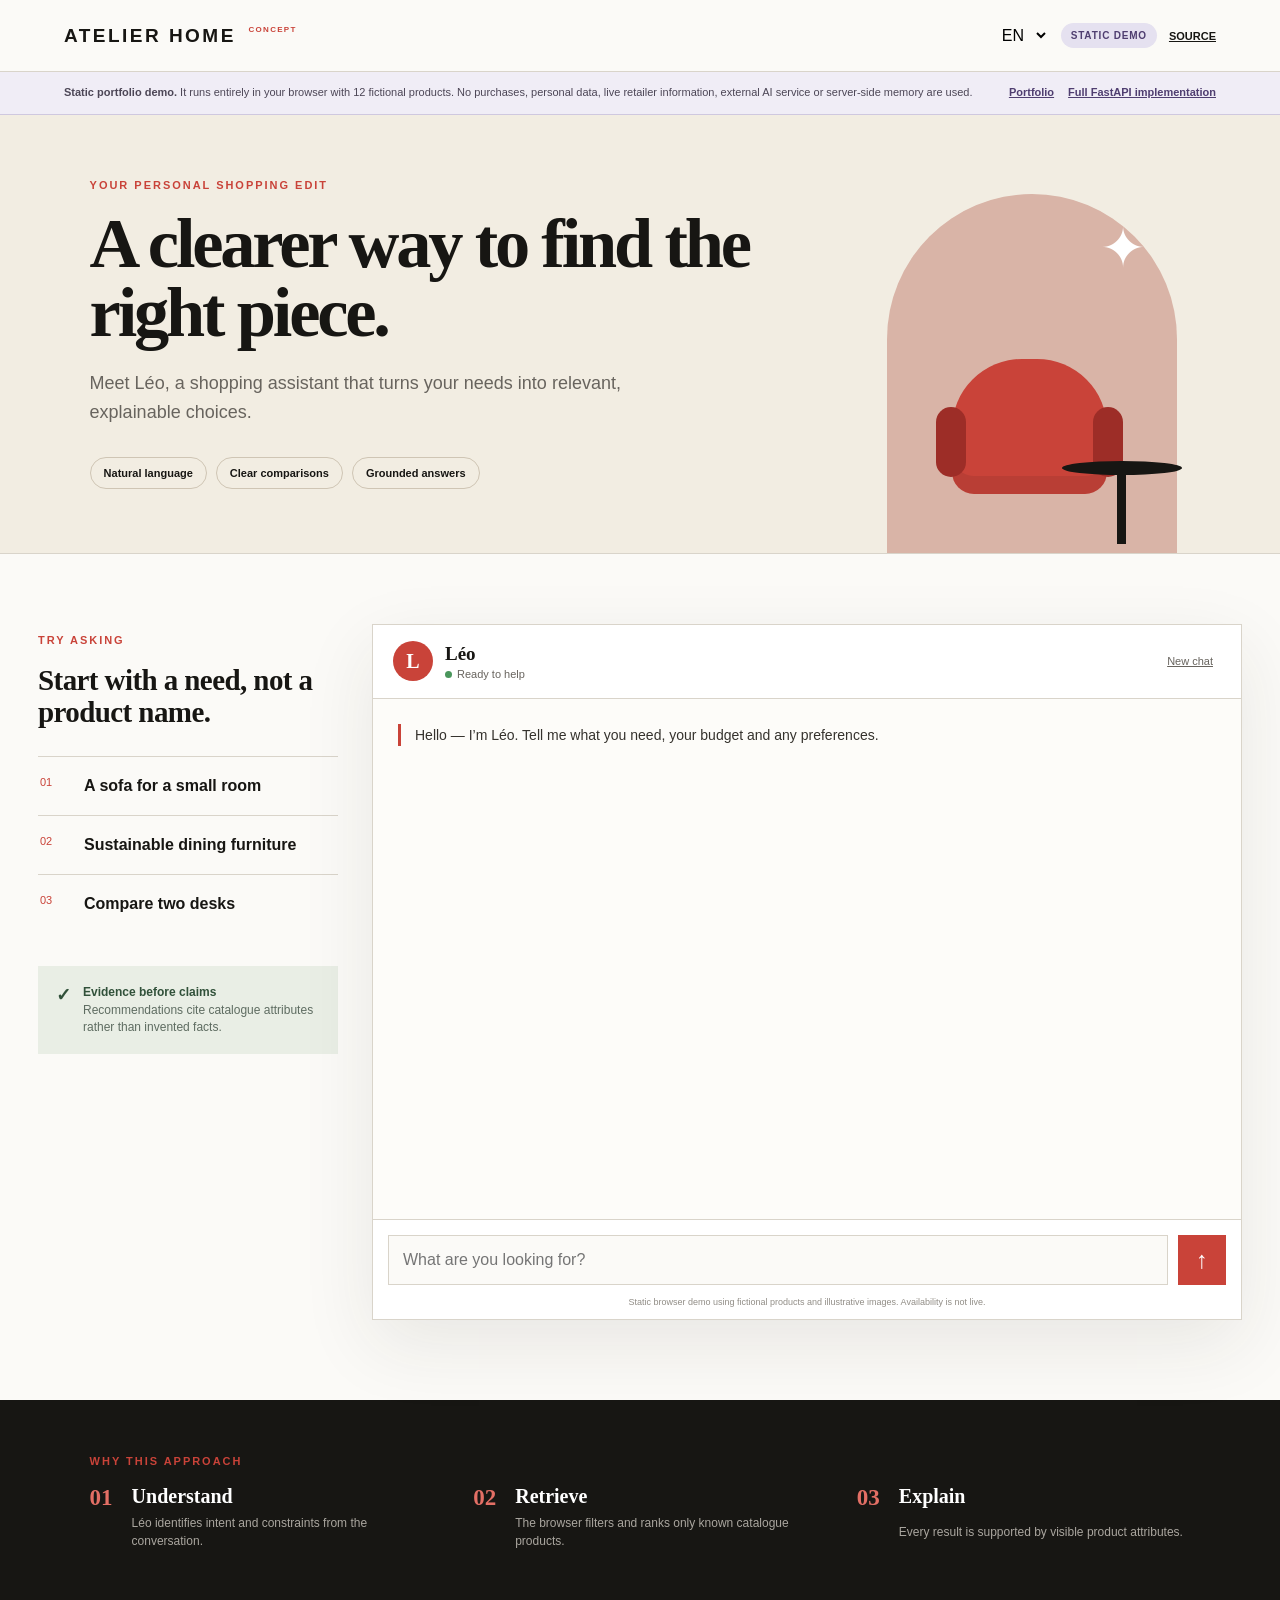
==== site/ai-shopping-assistant/index.html @ a469409c "Add GBD project and portfolio demos" ====
<!doctype html>
<html lang="en">
<head>
  <meta charset="utf-8">
  <meta name="viewport" content="width=device-width, initial-scale=1">
  <meta name="description" content="Static portfolio demo of Léo, an AI shopping assistant prototype for fictional home and furniture products.">
  <title>Léo — Static Shopping Assistant Demo</title>
  <link rel="icon" href="./assets/favicon.svg" type="image/svg+xml">
  <link rel="stylesheet" href="./assets/css/styles.css">
</head>
<body data-initial-mode="static">
  <header class="site-header">
    <a class="wordmark" href="../" aria-label="Return to portfolio">ATELIER HOME <small>CONCEPT</small></a>
    <nav class="header-actions" aria-label="Application controls">
      <label class="language-control">
        <span class="visually-hidden">Language</span>
        <select id="language-select" aria-label="Language">
          <option value="en">EN</option>
          <option value="fr">FR</option>
          <option value="pt">PT</option>
        </select>
      </label>
      <span id="mode-badge" class="mode-badge">STATIC DEMO</span>
      <a class="api-link" href="https://github.com/antonioRnavalhas/projects/tree/main/AI-Shopping-Assistant" target="_blank" rel="noreferrer">SOURCE</a>
    </nav>
  </header>

  <aside class="portfolio-notice" role="note">
    <p><strong>Static portfolio demo.</strong> It runs entirely in your browser with 12 fictional products. No purchases, personal data, live retailer information, external AI service or server-side memory are used.</p>
    <div>
      <a href="../">Portfolio</a>
      <a href="https://github.com/antonioRnavalhas/projects/tree/main/AI-Shopping-Assistant">Full FastAPI implementation</a>
    </div>
  </aside>

  <main>
    <section class="hero">
      <div class="hero-copy">
        <p class="kicker" data-i18n="kicker">YOUR PERSONAL SHOPPING EDIT</p>
        <h1 data-i18n="heroTitle">A clearer way to find the right piece.</h1>
        <p class="hero-intro" data-i18n="heroIntro">Meet Léo, a shopping assistant that turns your needs into relevant, explainable choices.</p>
        <div class="hero-proof" aria-label="Prototype capabilities">
          <span data-i18n="proof1">Natural language</span>
          <span data-i18n="proof2">Clear comparisons</span>
          <span data-i18n="proof3">Grounded answers</span>
        </div>
      </div>
      <div class="hero-scene" aria-hidden="true">
        <div class="hero-arch"></div>
        <div class="hero-chair"></div>
        <div class="hero-table"></div>
        <span class="hero-spark">✦</span>
      </div>
    </section>

    <section class="assistant-layout" aria-labelledby="assistant-title">
      <aside class="prompt-panel">
        <p class="kicker" data-i18n="tryAsking">TRY ASKING</p>
        <h2 data-i18n="promptHeading">Start with a need, not a product name.</h2>
        <button class="starter" data-prompt-en="I need a compact sofa under €1,000" data-prompt-fr="Je cherche un canapé compact à moins de 1 000 €" data-prompt-pt="Procuro um sofá compacto abaixo de 1 000 €">
          <span>01</span><span data-i18n="starter1">A sofa for a small room</span>
        </button>
        <button class="starter" data-prompt-en="Show me sustainable dining furniture" data-prompt-fr="Montrez-moi du mobilier de salle à manger durable" data-prompt-pt="Mostre-me mobiliário de jantar sustentável">
          <span>02</span><span data-i18n="starter2">Sustainable dining furniture</span>
        </button>
        <button class="starter" data-prompt-en="Compare the Nordic desk and the Forge desk" data-prompt-fr="Comparez le bureau Nordic et le bureau Forge" data-prompt-pt="Compare a secretária Nordic e a secretária Forge">
          <span>03</span><span data-i18n="starter3">Compare two desks</span>
        </button>
        <div class="principle">
          <b>✓</b>
          <p><strong data-i18n="principleTitle">Evidence before claims</strong><br><span data-i18n="principleBody">Recommendations cite catalogue attributes rather than invented facts.</span></p>
        </div>
      </aside>

      <section class="chat-card">
        <header class="chat-header">
          <div class="avatar" aria-hidden="true">L</div>
          <div>
            <h2 id="assistant-title">Léo</h2>
            <p><i></i><span data-i18n="ready">Ready to help</span></p>
          </div>
          <button id="new-chat" class="quiet-button" type="button" data-i18n="newChat">New chat</button>
        </header>

        <div id="messages" class="messages" aria-live="polite" aria-label="Conversation"></div>

        <div id="compare-tray" class="compare-tray" hidden>
          <span><b id="selected-count">0</b> <span data-i18n="selected">selected</span></span>
          <button id="compare-selected" type="button" data-i18n="compare">Compare</button>
        </div>

        <form id="chat-form" class="composer">
          <label class="visually-hidden" for="chat-input">Message Léo</label>
          <textarea id="chat-input" rows="1" maxlength="1000" data-i18n-placeholder="placeholder" placeholder="What are you looking for?"></textarea>
          <button id="send-button" type="submit" aria-label="Send message">↑</button>
        </form>
        <p class="prototype-note" data-i18n="prototypeNote">Static browser demo using fictional products and illustrative images. Availability is not live.</p>
      </section>
    </section>

    <section class="how-it-works">
      <p class="kicker" data-i18n="howKicker">WHY THIS APPROACH</p>
      <div class="steps">
        <article><span>01</span><h3 data-i18n="step1Title">Understand</h3><p data-i18n="step1Body">Léo identifies intent and constraints from the conversation.</p></article>
        <article><span>02</span><h3 data-i18n="step2Title">Retrieve</h3><p data-i18n="step2Body">The browser filters and ranks only known catalogue products.</p></article>
        <article><span>03</span><h3 data-i18n="step3Title">Explain</h3><p data-i18n="step3Body">Every result is supported by visible product attributes.</p></article>
      </div>
    </section>
  </main>

  <dialog id="product-dialog" class="product-dialog">
    <button id="close-dialog" class="dialog-close" aria-label="Close">×</button>
    <div id="dialog-content"></div>
  </dialog>

  <script>
    window.APP_CONFIG = { initialMode: "static" };
  </script>
  <script src="./assets/js/demo.js"></script>
</body>
</html>
---- site/ai-shopping-assistant/assets/css/styles.css ----
:root {
  --ink: #171613;
  --muted: #68645e;
  --paper: #fbfaf7;
  --cream: #f2ede2;
  --red: #c94339;
  --red-dark: #9d2d27;
  --sage: #d5ddce;
  --line: #d9d4ca;
  --white: #fff;
  --shadow: 0 24px 70px rgba(49, 39, 28, .09);
}

* { box-sizing: border-box; }
html { scroll-behavior: smooth; }
body { margin: 0; background: var(--paper); color: var(--ink); font-family: Arial, Helvetica, sans-serif; }
button, textarea, select { font: inherit; }
button, select { cursor: pointer; }
button:focus-visible, textarea:focus-visible, select:focus-visible, a:focus-visible { outline: 3px solid rgba(201,67,57,.35); outline-offset: 3px; }
.visually-hidden { position: absolute; width: 1px; height: 1px; padding: 0; margin: -1px; overflow: hidden; clip: rect(0,0,0,0); white-space: nowrap; border: 0; }

.site-header { height: 72px; padding: 0 clamp(18px,5vw,72px); display: flex; justify-content: space-between; align-items: center; border-bottom: 1px solid var(--line); background: var(--paper); }
.wordmark { color: var(--ink); text-decoration: none; font-size: 19px; font-weight: 800; letter-spacing: .13em; }
.wordmark small { margin-left: 5px; color: var(--red); font-size: 8px; letter-spacing: .16em; vertical-align: top; }
.header-actions { display: flex; align-items: center; gap: 12px; }
.language-control select { border: 0; background: transparent; padding: 8px; }
.mode-badge { padding: 7px 10px; border-radius: 30px; background: #e7e5df; color: #57534d; font-size: 10px; font-weight: 800; letter-spacing: .08em; }
.mode-badge.ai { background: #dcebdc; color: #315d3b; }
.mode-badge.static { background: #e5e1f0; color: #4f3e70; }
.api-link { color: var(--ink); font-size: 11px; font-weight: 700; text-decoration: underline; }

.portfolio-notice { padding: 13px clamp(18px,5vw,72px); display: flex; align-items: center; justify-content: space-between; gap: 22px; border-bottom: 1px solid #cfc8df; background: #f0edf6; color: #4c4656; font-size: 11px; line-height: 1.45; }
.portfolio-notice p { margin: 0; }
.portfolio-notice div { display: flex; flex: 0 0 auto; gap: 14px; }
.portfolio-notice a { color: #4f3e70; font-weight: 800; }

.hero { position: relative; min-height: 390px; padding: 64px clamp(24px,7vw,110px); display: grid; grid-template-columns: 1.2fr .8fr; overflow: hidden; background: var(--cream); border-bottom: 1px solid var(--line); }
.hero-copy { position: relative; z-index: 2; max-width: 740px; }
.kicker { margin: 0 0 18px; color: var(--red); font-size: 11px; font-weight: 800; letter-spacing: .18em; }
h1, h2, h3, p { margin-top: 0; }
h1 { max-width: 720px; margin-bottom: 22px; font: 700 clamp(42px,5.5vw,76px)/.98 Georgia, "Times New Roman", serif; letter-spacing: -.045em; }
.hero-intro { max-width: 600px; color: var(--muted); font-size: 18px; line-height: 1.6; }
.hero-proof { display: flex; flex-wrap: wrap; gap: 9px; margin-top: 30px; }
.hero-proof span { padding: 9px 13px; border: 1px solid #cfc5b4; border-radius: 30px; font-size: 11px; font-weight: 700; }
.hero-scene { position: relative; min-height: 260px; }
.hero-arch { position: absolute; right: 3%; bottom: -65px; width: 290px; height: 360px; border-radius: 160px 160px 0 0; background: #d9b4a7; }
.hero-chair { position: absolute; z-index: 2; right: 19%; bottom: -5px; width: 155px; height: 135px; border-radius: 70px 70px 22px 22px; background: var(--red); box-shadow: inset 0 -18px rgba(0,0,0,.08); }
.hero-chair::before { content: ""; position: absolute; left: -16px; top: 48px; width: 30px; height: 70px; border-radius: 18px; background: var(--red-dark); }
.hero-chair::after { content: ""; position: absolute; right: -16px; top: 48px; width: 30px; height: 70px; border-radius: 18px; background: var(--red-dark); }
.hero-table { position: absolute; z-index: 3; right: 2%; bottom: 14px; width: 120px; height: 14px; border-radius: 50%; background: var(--ink); }
.hero-table::after { content: ""; position: absolute; left: 55px; top: 8px; width: 9px; height: 75px; background: var(--ink); }
.hero-spark { position: absolute; z-index: 4; right: 10%; top: 12%; color: white; font-size: 55px; }

.assistant-layout { max-width: 1260px; margin: 0 auto; padding: 70px 28px 80px; display: grid; grid-template-columns: 300px minmax(0,1fr); gap: 34px; }
.prompt-panel { padding-top: 10px; }
.prompt-panel h2 { margin-bottom: 28px; font: 700 29px/1.12 Georgia, serif; letter-spacing: -.02em; }
.starter { width: 100%; display: grid; grid-template-columns: 34px 1fr; gap: 10px; padding: 18px 2px; text-align: left; color: var(--ink); border: 0; border-top: 1px solid var(--line); background: transparent; line-height: 1.35; transition: padding .2s, color .2s; }
.starter:hover { padding-left: 9px; color: var(--red); }
.starter span:first-child { color: var(--red); font-size: 11px; }
.starter span:last-child { font-weight: 700; }
.principle { display: flex; gap: 12px; margin-top: 34px; padding: 18px; background: #e9eee5; color: #31513a; }
.principle b { font-size: 18px; }
.principle p { margin: 0; font-size: 12px; line-height: 1.45; }
.principle p span { color: #5e6c61; }

.chat-card { min-width: 0; overflow: hidden; border: 1px solid var(--line); background: var(--white); box-shadow: var(--shadow); }
.chat-header { height: 74px; padding: 0 20px; display: flex; align-items: center; gap: 12px; border-bottom: 1px solid var(--line); }
.avatar { width: 40px; height: 40px; display: grid; place-items: center; border-radius: 50%; background: var(--red); color: white; font: 700 20px Georgia, serif; }
.chat-header h2 { margin: 0; font: 700 19px Georgia, serif; }
.chat-header p { margin: 3px 0 0; color: var(--muted); font-size: 11px; }
.chat-header i { display: inline-block; width: 7px; height: 7px; margin-right: 5px; border-radius: 50%; background: #4a965c; }
.quiet-button { margin-left: auto; padding: 8px; border: 0; background: transparent; color: var(--muted); font-size: 11px; text-decoration: underline; }
.messages { height: 520px; overflow-y: auto; padding: 25px; background: #fdfcf9; scroll-behavior: smooth; }
.message { max-width: 92%; margin: 0 0 22px; animation: enter .2s ease; }
.message.user { width: fit-content; margin-left: auto; padding: 13px 16px; border-radius: 16px 16px 2px 16px; background: var(--ink); color: white; font-size: 14px; line-height: 1.45; }
.assistant-copy { padding-left: 14px; border-left: 3px solid var(--red); color: #35322d; font-size: 14px; line-height: 1.6; }
.assistant-copy p { margin-bottom: 0; }
.typing { letter-spacing: 4px; color: var(--muted); }
.suggestions { display: flex; flex-wrap: wrap; gap: 7px; margin-top: 13px; }
.suggestion { padding: 7px 10px; border: 1px solid var(--line); border-radius: 30px; background: white; color: var(--muted); font-size: 10px; }
.suggestion:hover { border-color: var(--red); color: var(--red); }

.product-grid { display: grid; grid-template-columns: repeat(2,minmax(0,1fr)); gap: 12px; margin-top: 16px; }
.product-card { position: relative; overflow: hidden; border: 1px solid var(--line); background: white; }
.product-image { position: relative; aspect-ratio: 4/3; overflow: hidden; background: var(--cream); }
.product-image img { width: 100%; height: 100%; display: block; object-fit: cover; transition: transform .35s; }
.product-card:hover .product-image img { transform: scale(1.025); }
.image-note { position: absolute; right: 7px; bottom: 7px; padding: 4px 6px; background: rgba(255,255,255,.9); font-size: 8px; text-transform: uppercase; letter-spacing: .08em; }
.select-product { position: absolute; z-index: 2; top: 8px; left: 8px; width: 28px; height: 28px; border: 1px solid rgba(0,0,0,.2); border-radius: 50%; background: rgba(255,255,255,.92); font-weight: 800; }
.select-product.selected { border-color: var(--red); background: var(--red); color: white; }
.product-content { padding: 13px; }
.product-category { margin: 0 0 5px; color: var(--red); font-size: 9px; font-weight: 800; letter-spacing: .12em; text-transform: uppercase; }
.product-content h3 { margin: 0 0 8px; font: 700 18px/1.15 Georgia, serif; }
.product-line { display: flex; justify-content: space-between; gap: 8px; font-size: 12px; }
.product-description { min-height: 48px; margin: 9px 0; color: var(--muted); font-size: 11px; line-height: 1.45; }
.evidence-tag { display: inline-block; margin-bottom: 9px; padding: 5px 7px; background: #e9eee5; color: #376043; font-size: 9px; font-weight: 700; }
.details-button { width: 100%; padding: 8px; border: 1px solid var(--ink); background: white; font-size: 10px; font-weight: 700; }
.details-button:hover { background: var(--ink); color: white; }

.compare-tray { padding: 10px 16px; display: flex; justify-content: space-between; align-items: center; background: var(--sage); font-size: 12px; }
.compare-tray[hidden] { display: none; }
.compare-tray button { padding: 8px 14px; border: 0; background: var(--ink); color: white; font-size: 11px; font-weight: 700; }
.comparison-wrap { margin-top: 16px; overflow-x: auto; }
.comparison { width: 100%; min-width: 520px; border-collapse: collapse; background: white; font-size: 11px; }
.comparison th, .comparison td { padding: 10px; border: 1px solid var(--line); text-align: left; vertical-align: top; }
.comparison th { background: var(--cream); font-family: Georgia, serif; font-size: 13px; }
.comparison td:first-child { color: var(--muted); font-weight: 700; }

.composer { padding: 15px; display: flex; gap: 10px; border-top: 1px solid var(--line); }
.composer textarea { min-width: 0; max-height: 120px; flex: 1; resize: none; padding: 13px 14px; border: 1px solid var(--line); background: var(--paper); line-height: 1.4; }
.composer textarea:focus { border-color: var(--ink); outline: none; }
.composer button { width: 48px; border: 0; background: var(--red); color: white; font-size: 24px; }
.composer button:disabled { opacity: .5; cursor: wait; }
.prototype-note { margin: -3px 16px 12px; color: #918d86; text-align: center; font-size: 9px; }

.how-it-works { padding: 55px clamp(24px,7vw,110px); background: var(--ink); color: white; }
.steps { display: grid; grid-template-columns: repeat(3,1fr); gap: 50px; }
.steps article { display: grid; grid-template-columns: 42px 1fr; }
.steps span { grid-row: span 2; color: #e36f65; font: 700 23px Georgia, serif; }
.steps h3 { margin-bottom: 6px; font: 700 20px Georgia, serif; }
.steps p { margin-bottom: 0; color: #aaa69f; font-size: 12px; line-height: 1.5; }

.product-dialog { width: min(720px, calc(100% - 30px)); padding: 0; border: 0; box-shadow: 0 30px 100px rgba(0,0,0,.3); }
.product-dialog::backdrop { background: rgba(20,18,15,.7); }
.dialog-close { position: absolute; z-index: 2; top: 10px; right: 10px; width: 34px; height: 34px; border: 0; border-radius: 50%; background: white; font-size: 22px; }
.dialog-product { display: grid; grid-template-columns: 1fr 1fr; }
.dialog-product > img { width: 100%; height: 100%; min-height: 430px; object-fit: cover; background: var(--cream); }
.dialog-copy { padding: 40px 30px; }
.dialog-copy h2 { font: 700 30px Georgia, serif; }
.dialog-copy dl { display: grid; grid-template-columns: 1fr 1fr; font-size: 12px; }
.dialog-copy dt { color: var(--muted); }
.dialog-copy dd { margin: 0 0 12px; text-align: right; }
.dialog-evidence { margin-top: 20px; padding: 15px; background: #e9eee5; font-size: 11px; line-height: 1.5; }
.error-copy { border-left-color: #a52a2a; }

@keyframes enter { from { opacity: 0; transform: translateY(6px); } }
@media (max-width: 850px) {
  .portfolio-notice { align-items: flex-start; flex-direction: column; gap: 8px; }
  .hero { grid-template-columns: 1fr; min-height: auto; }
  .hero-scene { display: none; }
  .assistant-layout { grid-template-columns: 1fr; padding-top: 45px; }
  .prompt-panel { display: grid; grid-template-columns: repeat(3,1fr); gap: 8px; }
  .prompt-panel .kicker, .prompt-panel h2, .principle { grid-column: 1/-1; }
  .starter { display: block; padding: 13px 10px; border: 1px solid var(--line); }
  .starter span:first-child { display: block; margin-bottom: 6px; }
  .steps { grid-template-columns: 1fr; gap: 28px; }
}
@media (max-width: 560px) {
  .site-header { padding: 0 14px; }
  .wordmark { font-size: 15px; }
  .api-link, .wordmark small { display: none; }
  .portfolio-notice div { flex-wrap: wrap; }
  .hero { padding: 44px 20px; }
  h1 { font-size: 44px; }
  .hero-intro { font-size: 16px; }
  .assistant-layout { padding: 30px 10px 50px; }
  .prompt-panel { grid-template-columns: 1fr; padding: 0 8px; }
  .prompt-panel .kicker, .prompt-panel h2, .principle { grid-column: auto; }
  .messages { height: 540px; padding: 15px; }
  .product-grid { grid-template-columns: 1fr; }
  .message { max-width: 97%; }
  .dialog-product { grid-template-columns: 1fr; }
  .dialog-product > img { min-height: 240px; max-height: 280px; }
  .dialog-copy { padding: 25px 20px; }
}
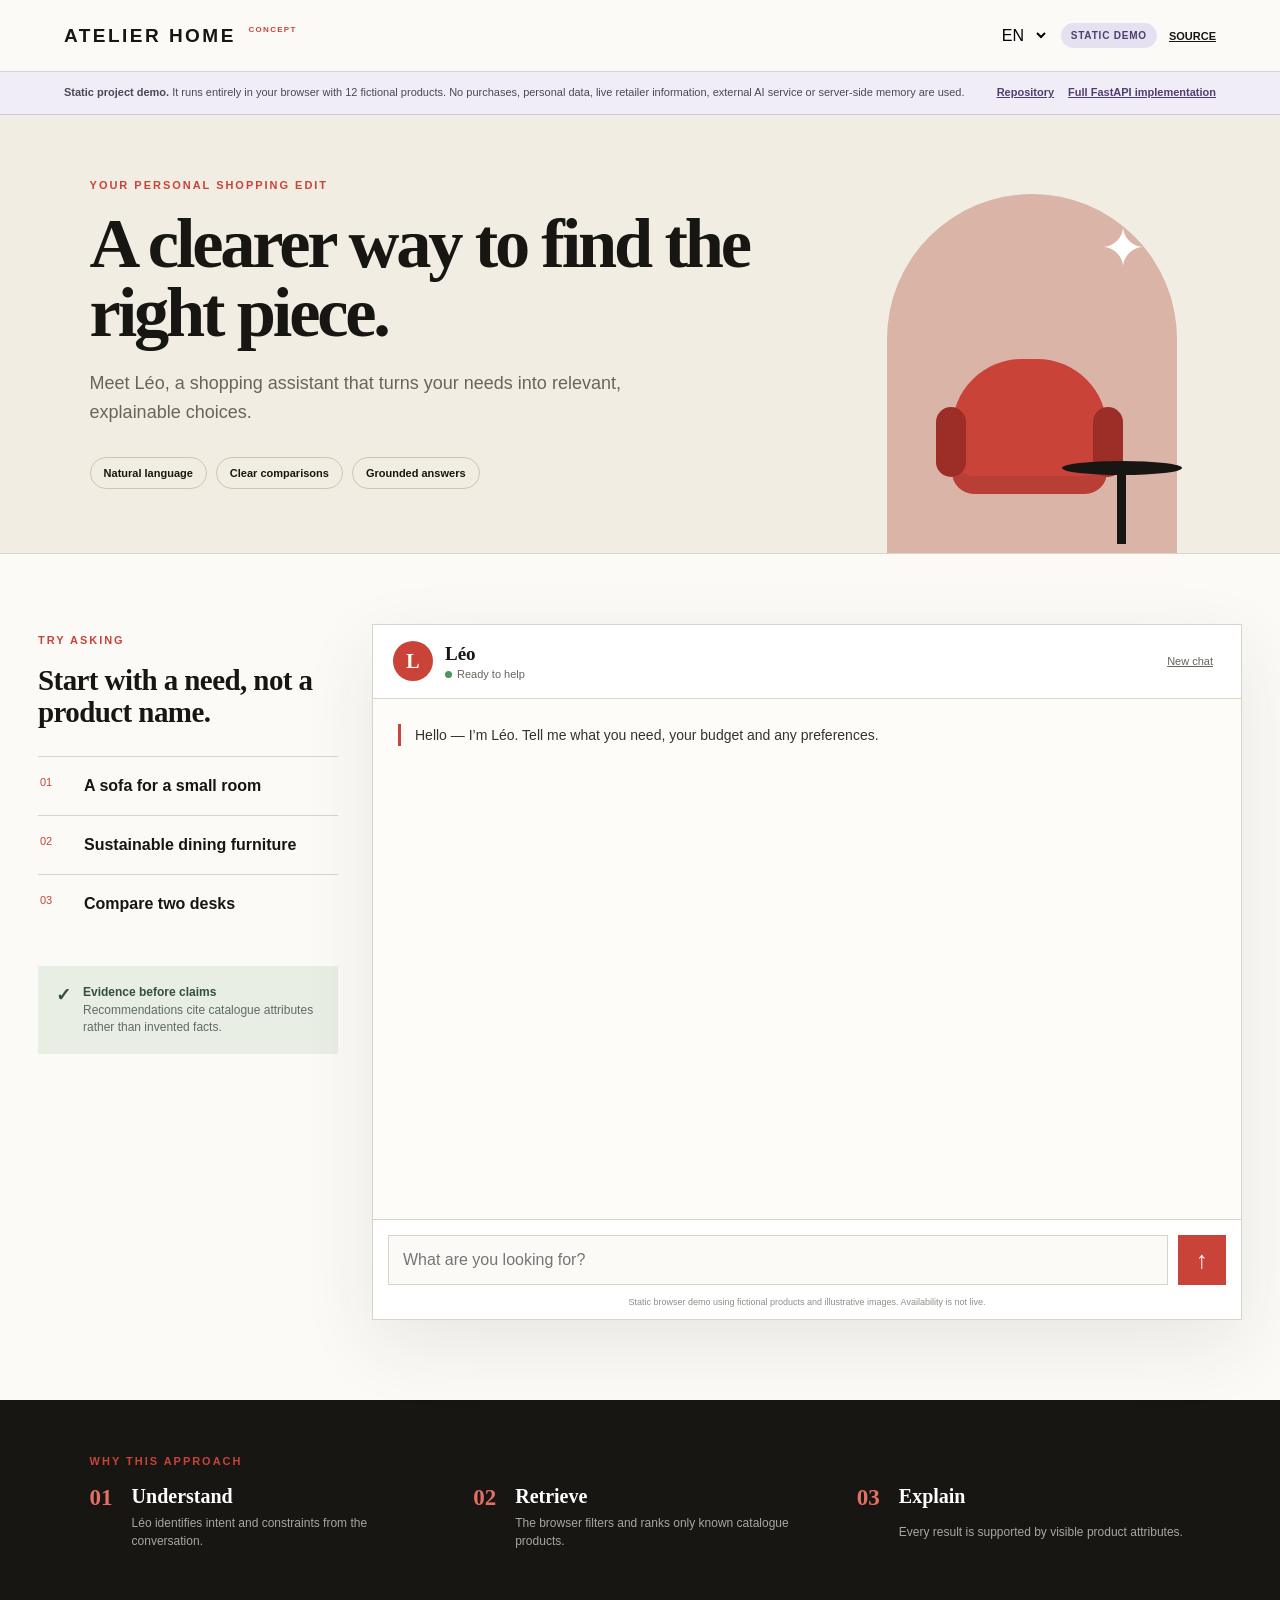
==== commit ef957971: "Prepare direct project demos" ====
--- a/site/ai-shopping-assistant/index.html
+++ b/site/ai-shopping-assistant/index.html
@@ -3,7 +3,7 @@
 <head>
   <meta charset="utf-8">
   <meta name="viewport" content="width=device-width, initial-scale=1">
-  <meta name="description" content="Static portfolio demo of Léo, an AI shopping assistant prototype for fictional home and furniture products.">
+  <meta name="description" content="Static project demo of Léo, an AI shopping assistant prototype for fictional home and furniture products.">
   <title>Léo — Static Shopping Assistant Demo</title>
   <link rel="icon" href="./assets/favicon.svg" type="image/svg+xml">
   <link rel="stylesheet" href="./assets/css/styles.css">
@@ -26,9 +26,9 @@
   </header>
 
   <aside class="portfolio-notice" role="note">
-    <p><strong>Static portfolio demo.</strong> It runs entirely in your browser with 12 fictional products. No purchases, personal data, live retailer information, external AI service or server-side memory are used.</p>
+    <p><strong>Static project demo.</strong> It runs entirely in your browser with 12 fictional products. No purchases, personal data, live retailer information, external AI service or server-side memory are used.</p>
     <div>
-      <a href="../">Portfolio</a>
+      <a href="../">Repository</a>
       <a href="https://github.com/antonioRnavalhas/projects/tree/main/AI-Shopping-Assistant">Full FastAPI implementation</a>
     </div>
   </aside>
@@ -89,11 +89,11 @@
           <button id="compare-selected" type="button" data-i18n="compare">Compare</button>
         </div>
 
-        <form id="chat-form" class="composer">
+        <div id="chat-controls" class="composer" role="group" aria-label="Local demo controls">
           <label class="visually-hidden" for="chat-input">Message Léo</label>
           <textarea id="chat-input" rows="1" maxlength="1000" data-i18n-placeholder="placeholder" placeholder="What are you looking for?"></textarea>
-          <button id="send-button" type="submit" aria-label="Send message">↑</button>
-        </form>
+          <button id="send-button" type="button" aria-label="Send message">↑</button>
+        </div>
         <p class="prototype-note" data-i18n="prototypeNote">Static browser demo using fictional products and illustrative images. Availability is not live.</p>
       </section>
     </section>
